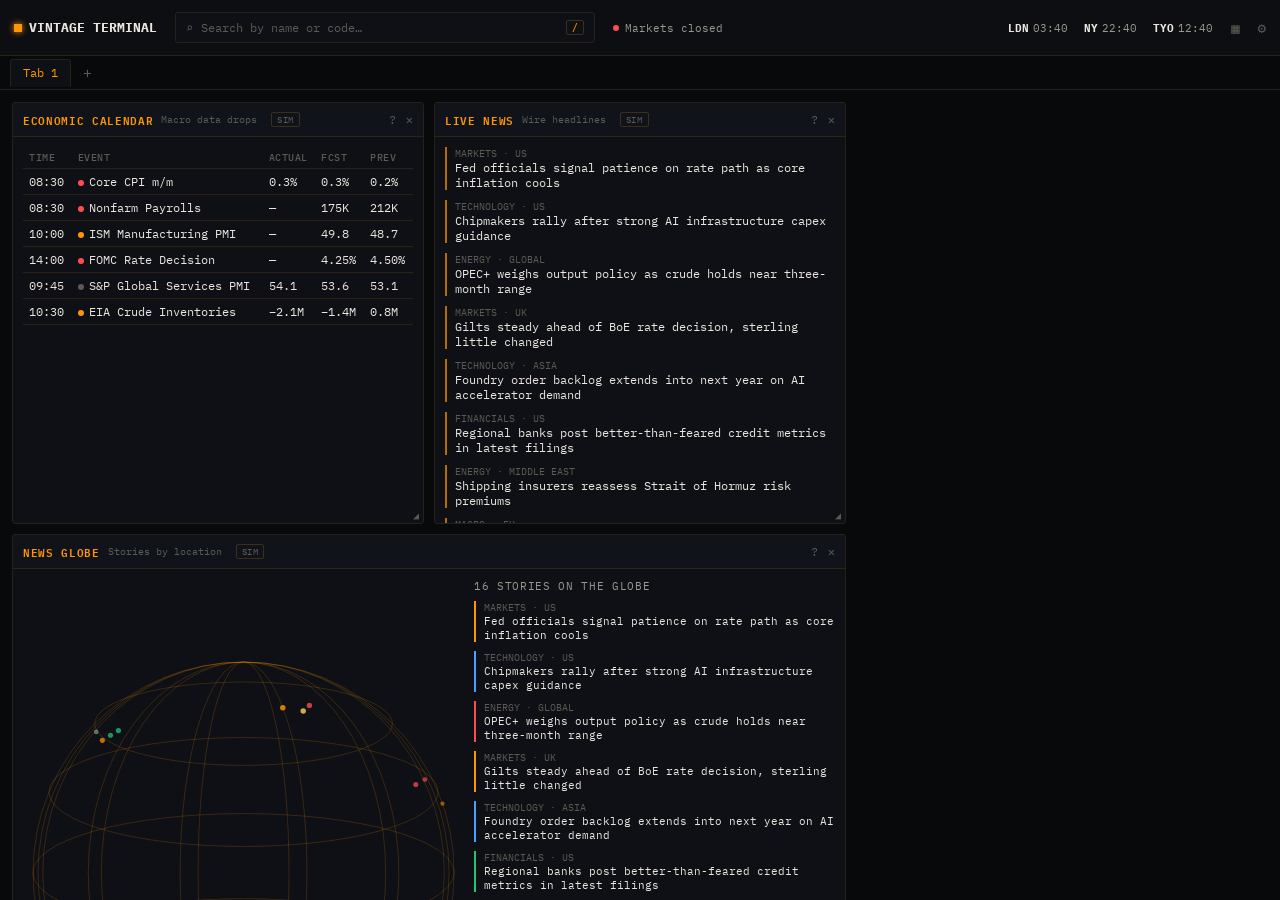
==== website/index.html @ 59f3a4b5 "Add layout presets and fix chart-drag-vs-panel-drag conflict Panel reordering used to be initiated f" ====
<!DOCTYPE html>
<html lang="en">
<head>
<meta charset="UTF-8">
<meta name="viewport" content="width=device-width, initial-scale=1.0">
<title>Vintage Terminal</title>
<link rel="icon" href="data:image/svg+xml,<svg xmlns=%22http://www.w3.org/2000/svg%22 viewBox=%220 0 16 16%22><rect width=%2216%22 height=%2216%22 fill=%22%2308090b%22/><rect x=%223%22 y=%229%22 width=%222%22 height=%224%22 fill=%22%23ff9500%22/><rect x=%227%22 y=%225%22 width=%222%22 height=%228%22 fill=%22%23ff9500%22/><rect x=%2211%22 y=%227%22 width=%222%22 height=%226%22 fill=%22%23ff9500%22/></svg>">
<link rel="stylesheet" href="css/base.css">
<link rel="stylesheet" href="css/dashboard.css">
</head>
<body>

<div class="app">
  <div class="topbar">
    <span class="brand"><span class="brand__mark"></span>VINTAGE TERMINAL</span>
    <div class="topbar__search" id="openPaletteBtn">
      <span>⌕</span><span>Search by name or code…</span><kbd>/</kbd>
    </div>
    <div class="topbar__status">
      <span class="status-dot" id="marketDot"></span>
      <span id="marketStatus">Markets closed</span>
    </div>
    <div class="topbar__clocks">
      <span><b>LDN</b><span id="clockLDN">--:--</span></span>
      <span><b>NY</b><span id="clockNY">--:--</span></span>
      <span><b>TYO</b><span id="clockTYO">--:--</span></span>
    </div>
    <span class="topbar__icon" id="openLayoutsBtn" title="Layouts">▦</span>
    <span class="topbar__icon" id="openSettingsBtn" title="Settings / API keys">⚙</span>
  </div>

  <div class="tabbar" id="tabbar"></div>

  <div class="board" id="board"></div>
</div>

<div class="palette-overlay hidden" id="paletteOverlay">
  <div class="palette">
    <div class="palette__head">
      <div><b>ADD A PANEL</b><span>press / with a code for quick access</span></div>
      <div class="palette__close" id="paletteClose">ESC to close</div>
    </div>
    <div class="palette__search">
      <input type="text" id="paletteInput" placeholder="Search by name or code, Enter to open" autocomplete="off">
    </div>
    <div class="palette__results" id="paletteResults"></div>
  </div>
</div>

<div class="palette-overlay hidden" id="settingsOverlay">
  <div class="palette" style="width:min(520px,92vw);">
    <div class="palette__head">
      <div><b>SETTINGS</b><span>API keys are stored only in this browser</span></div>
      <div class="palette__close" id="settingsClose">ESC to close</div>
    </div>
    <div style="padding:18px 20px;display:flex;flex-direction:column;gap:14px;">
      <div>
        <label class="mono-label" style="display:block;margin-bottom:6px;">Finnhub API Key</label>
        <input type="text" id="finnhubKeyInput" placeholder="Paste your free finnhub.io key…" style="width:100%;padding:8px;font-size:12px;">
        <p style="font-size:11px;color:var(--text-dim);margin:8px 0 0;line-height:1.5;">
          Powers Live News and the Economic Calendar. Get a free key at
          <a href="https://finnhub.io/register" target="_blank" rel="noopener" style="color:var(--accent)">finnhub.io/register</a>.
          Without a key those panels run on simulated data.
        </p>
      </div>
      <div style="font-size:11px;color:var(--text-dim);border-top:1px solid var(--hairline);padding-top:12px;line-height:1.6;">
        Quotes/charts (Yahoo Finance), COT positioning (CFTC), 13F filing dates (SEC EDGAR), and social
        volume (ApeWisdom) run automatically — no key required. Any panel unable to reach live data
        falls back to simulated data and is marked <span class="pill" style="border-color:var(--text-dim);color:var(--text-dim);">SIM</span>.
      </div>
      <button class="btn btn--primary" id="settingsSave" style="align-self:flex-start;padding:8px 16px;">Save</button>
    </div>
  </div>
</div>

<div class="palette-overlay hidden" id="layoutsOverlay">
  <div class="palette" style="width:min(720px,92vw);">
    <div class="palette__head">
      <div><b>LAYOUTS</b><span>pick a preset or save your own</span></div>
      <div class="palette__close" id="layoutsClose">ESC to close</div>
    </div>
    <div class="palette__results" id="layoutsResults" style="padding:16px;"></div>
  </div>
</div>

<script src="js/vendor/lightweight-charts.js"></script>
<script src="js/mock-data.js"></script>
<script src="js/live-data.js"></script>
<script src="js/panels/render.js"></script>
<script src="js/dashboard.js"></script>
</body>
</html>
---- website/css/base.css ----
/* Vintage Terminal — shared design tokens */

@import url('https://fonts.googleapis.com/css2?family=IBM+Plex+Mono:wght@400;500;600;700&display=swap');

:root {
  --bg: #08090b;
  --bg-raised: #0c0e12;
  --panel-bg: #0e1015;
  --panel-bg-alt: #10131a;
  --panel-border: #262119;
  --panel-border-bright: #3a2f1a;
  --hairline: rgba(255, 153, 0, 0.12);

  --accent: #ff9500;
  --accent-bright: #ffb84d;
  --accent-dim: #b56f00;
  --accent-wash: rgba(255, 149, 0, 0.08);

  --text-primary: #eae6df;
  --text-secondary: #9a978f;
  --text-dim: #5c5a54;

  --green: #21c675;
  --green-dim: #1a5c3d;
  --red: #ff4d4f;
  --red-dim: #6e2323;

  --font-mono: 'IBM Plex Mono', ui-monospace, 'SFMono-Regular', Menlo, Consolas, monospace;

  --radius: 3px;
  --header-h: 56px;
}

* { box-sizing: border-box; }

html, body {
  margin: 0;
  padding: 0;
  background: var(--bg);
  color: var(--text-primary);
  font-family: var(--font-mono);
  -webkit-font-smoothing: antialiased;
}

body { min-height: 100vh; }

a { color: inherit; text-decoration: none; }

::selection { background: var(--accent); color: #000; }

::-webkit-scrollbar { width: 10px; height: 10px; }
::-webkit-scrollbar-track { background: var(--bg); }
::-webkit-scrollbar-thumb { background: var(--panel-border-bright); border-radius: 5px; }
::-webkit-scrollbar-thumb:hover { background: var(--accent-dim); }

button, input, select, textarea {
  font-family: var(--font-mono);
  color: var(--text-primary);
  background: transparent;
  border: 1px solid var(--panel-border);
  outline: none;
}

button { cursor: pointer; }

.mono-label {
  text-transform: uppercase;
  letter-spacing: 0.06em;
  font-size: 11px;
  color: var(--text-secondary);
}

.up { color: var(--green); }
.down { color: var(--red); }
.flat { color: var(--text-secondary); }

.pill {
  display: inline-block;
  border: 1px solid var(--panel-border-bright);
  color: var(--accent);
  font-size: 10px;
  letter-spacing: 0.04em;
  padding: 2px 6px;
  border-radius: 2px;
}

.btn {
  font-family: var(--font-mono);
  font-size: 12px;
  letter-spacing: 0.04em;
  padding: 9px 16px;
  border-radius: var(--radius);
  border: 1px solid var(--panel-border-bright);
  background: transparent;
  transition: border-color .15s, background .15s, color .15s;
}
.btn:hover { border-color: var(--accent); color: var(--accent); }
.btn--primary {
  background: var(--accent);
  color: #000;
  border-color: var(--accent);
  font-weight: 600;
}
.btn--primary:hover { background: var(--accent-bright); color: #000; }
---- website/css/dashboard.css ----
html, body { height: 100%; overflow: hidden; }

.app { display: flex; flex-direction: column; height: 100vh; }

/* Top bar */
.topbar {
  display: flex;
  align-items: center;
  gap: 18px;
  padding: 0 14px;
  height: var(--header-h);
  border-bottom: 1px solid var(--panel-border);
  background: var(--bg-raised);
  flex-shrink: 0;
}
.topbar .brand { font-weight: 700; font-size: 13px; display: flex; align-items: center; gap: 7px; }
.topbar .brand__mark { width: 8px; height: 8px; background: var(--accent); box-shadow: 0 0 6px var(--accent); }
.topbar__search {
  flex: 1;
  max-width: 420px;
  display: flex;
  align-items: center;
  gap: 8px;
  background: var(--panel-bg);
  border: 1px solid var(--panel-border);
  border-radius: 3px;
  padding: 7px 10px;
  color: var(--text-dim);
  font-size: 12px;
  cursor: pointer;
}
.topbar__search:hover { border-color: var(--accent-dim); }
.topbar__search kbd {
  margin-left: auto;
  border: 1px solid var(--panel-border-bright);
  border-radius: 2px;
  padding: 1px 5px;
  color: var(--accent);
  font-size: 10px;
}
.topbar__clocks { display: flex; gap: 16px; font-size: 11px; color: var(--text-secondary); margin-left: auto; }
.topbar__clocks b { color: var(--text-primary); margin-right: 4px; }
.topbar__status { display: flex; align-items: center; gap: 6px; font-size: 11px; color: var(--text-secondary); }
.status-dot { width: 6px; height: 6px; border-radius: 50%; background: var(--red); }
.status-dot.open { background: var(--green); box-shadow: 0 0 6px var(--green); }
.topbar__feedback { font-size: 11px; color: var(--text-dim); }
.topbar__feedback:hover { color: var(--accent); }
.topbar__icon { color: var(--text-dim); font-size: 14px; cursor: pointer; }
.topbar__icon:hover { color: var(--accent); }

.data-badge { font-size: 9px; letter-spacing: 0.06em; padding: 1px 5px; border-radius: 2px; margin-left: 6px; }
.data-badge.live { color: var(--green); border: 1px solid var(--green-dim); }
.data-badge.sim { color: var(--text-dim); border: 1px solid var(--panel-border-bright); }

.panel__resize {
  position: absolute;
  right: 0; bottom: 0;
  width: 14px; height: 14px;
  cursor: nwse-resize;
  color: var(--text-dim);
  font-size: 10px;
  line-height: 14px;
  text-align: center;
  user-select: none;
}
.panel__resize:hover { color: var(--accent); }

/* Tab bar */
.tabbar {
  display: flex;
  align-items: center;
  gap: 2px;
  padding: 0 10px;
  height: 34px;
  border-bottom: 1px solid var(--panel-border);
  background: var(--bg);
  flex-shrink: 0;
}
.tab {
  display: flex;
  align-items: center;
  gap: 8px;
  padding: 0 12px;
  height: 28px;
  font-size: 12px;
  color: var(--text-secondary);
  border-radius: 3px 3px 0 0;
  cursor: pointer;
}
.tab.active { color: var(--accent); background: var(--panel-bg); border: 1px solid var(--panel-border); border-bottom-color: var(--panel-bg); }
.tab__close { color: var(--text-dim); font-size: 13px; }
.tab__close:hover { color: var(--red); }
.tab--add { color: var(--text-dim); width: 28px; justify-content: center; font-size: 15px; }
.tab--add:hover { color: var(--accent); }

/* Panel grid */
.board {
  flex: 1;
  overflow: auto;
  padding: 12px;
  display: grid;
  grid-template-columns: repeat(12, 1fr);
  grid-auto-rows: 26px;
  gap: 10px;
  align-content: start;
}
.board:empty::after {
  content: 'No panels yet — press / to add one';
  grid-column: 1 / -1;
  text-align: center;
  color: var(--text-dim);
  font-size: 13px;
  padding: 80px 0;
}

.panel {
  position: relative;
  border: 1px solid var(--panel-border);
  background: var(--panel-bg);
  border-radius: 3px;
  display: flex;
  flex-direction: column;
  overflow: hidden;
}
.panel.size-sm { grid-column: span 3; grid-row: span 8; }
.panel.size-md { grid-column: span 4; grid-row: span 12; }
.panel.size-lg { grid-column: span 6; grid-row: span 18; }
.panel.size-xl { grid-column: span 8; grid-row: span 18; }
.panel.dragging { opacity: 0.35; }
.panel.drag-over { border-color: var(--accent); }

@media (max-width: 900px) {
  .panel.size-sm, .panel.size-md, .panel.size-lg, .panel.size-xl { grid-column: 1 / -1; }
}

.panel__head {
  display: flex;
  align-items: center;
  gap: 8px;
  padding: 7px 10px;
  border-bottom: 1px solid var(--hairline);
  background: var(--panel-bg-alt);
  cursor: grab;
  flex-shrink: 0;
}
.panel__head:active { cursor: grabbing; }
.panel__title { font-size: 11px; text-transform: uppercase; letter-spacing: 0.06em; color: var(--accent); font-weight: 600; }
.panel__subtitle { font-size: 10px; color: var(--text-dim); }
.panel__controls { margin-left: auto; display: flex; gap: 10px; color: var(--text-dim); font-size: 12px; }
.panel__controls span:hover { color: var(--accent); }
.panel__controls .panel__close:hover { color: var(--red); }
.panel__body { flex: 1; overflow: auto; padding: 10px; font-size: 12px; position: relative; }
.panel__body.no-pad { padding: 0; }

/* generic tables inside panels */
.dtable { width: 100%; border-collapse: collapse; font-size: 12px; }
.dtable th { text-align: left; color: var(--text-dim); font-weight: 500; font-size: 10px; text-transform: uppercase; letter-spacing: 0.05em; padding: 4px 6px; border-bottom: 1px solid var(--panel-border); position: sticky; top: 0; background: var(--panel-bg); }
.dtable td { padding: 5px 6px; border-bottom: 1px solid var(--hairline); }
.dtable tr:hover td { background: var(--accent-wash); }

.bar-row { display: flex; align-items: center; gap: 8px; margin-bottom: 8px; font-size: 11px; }
.bar-row__label { width: 90px; flex-shrink: 0; color: var(--text-secondary); }
.bar-row__track { flex: 1; height: 6px; background: var(--panel-border); border-radius: 3px; overflow: hidden; }
.bar-row__fill { height: 100%; border-radius: 3px; }
.bar-row__value { width: 52px; text-align: right; flex-shrink: 0; }

/* Command palette */
.palette-overlay {
  position: fixed; inset: 0;
  background: rgba(4, 4, 5, 0.75);
  backdrop-filter: blur(2px);
  display: flex;
  align-items: flex-start;
  justify-content: center;
  padding-top: 8vh;
  z-index: 200;
}
.palette-overlay.hidden { display: none; }
.palette {
  width: min(880px, 92vw);
  max-height: 76vh;
  background: var(--panel-bg);
  border: 1px solid var(--panel-border-bright);
  border-radius: 6px;
  display: flex;
  flex-direction: column;
  box-shadow: 0 30px 90px rgba(0,0,0,0.6);
}
.palette__head {
  display: flex;
  justify-content: space-between;
  align-items: center;
  padding: 12px 16px;
  border-bottom: 1px solid var(--hairline);
}
.palette__head b { color: var(--accent); font-size: 12px; letter-spacing: 0.04em; }
.palette__head span { color: var(--text-dim); font-size: 11px; margin-left: 8px; }
.palette__close { color: var(--text-dim); font-size: 11px; cursor: pointer; }
.palette__close:hover { color: var(--accent); }
.palette__search {
  padding: 12px 16px;
  border-bottom: 1px solid var(--panel-border);
}
.palette__search input {
  width: 100%;
  border: none;
  font-size: 15px;
  padding: 4px 2px;
  background: transparent;
}
.palette__results { overflow-y: auto; padding: 10px 16px 18px; }
.palette__category { color: var(--text-dim); font-size: 10px; text-transform: uppercase; letter-spacing: 0.08em; margin: 14px 0 8px; }
.palette__grid { display: grid; grid-template-columns: repeat(auto-fill, minmax(190px, 1fr)); gap: 8px; }
.palette__item {
  border: 1px solid var(--panel-border);
  border-radius: 3px;
  padding: 10px 12px;
  cursor: pointer;
}
.palette__item:hover, .palette__item.focused { border-color: var(--accent); background: var(--accent-wash); }
.palette__item b { display: block; font-size: 13px; color: var(--accent); margin-bottom: 3px; }
.palette__item p { margin: 0 0 8px; font-size: 11px; color: var(--text-secondary); }
.palette__item .pill { font-size: 10px; }
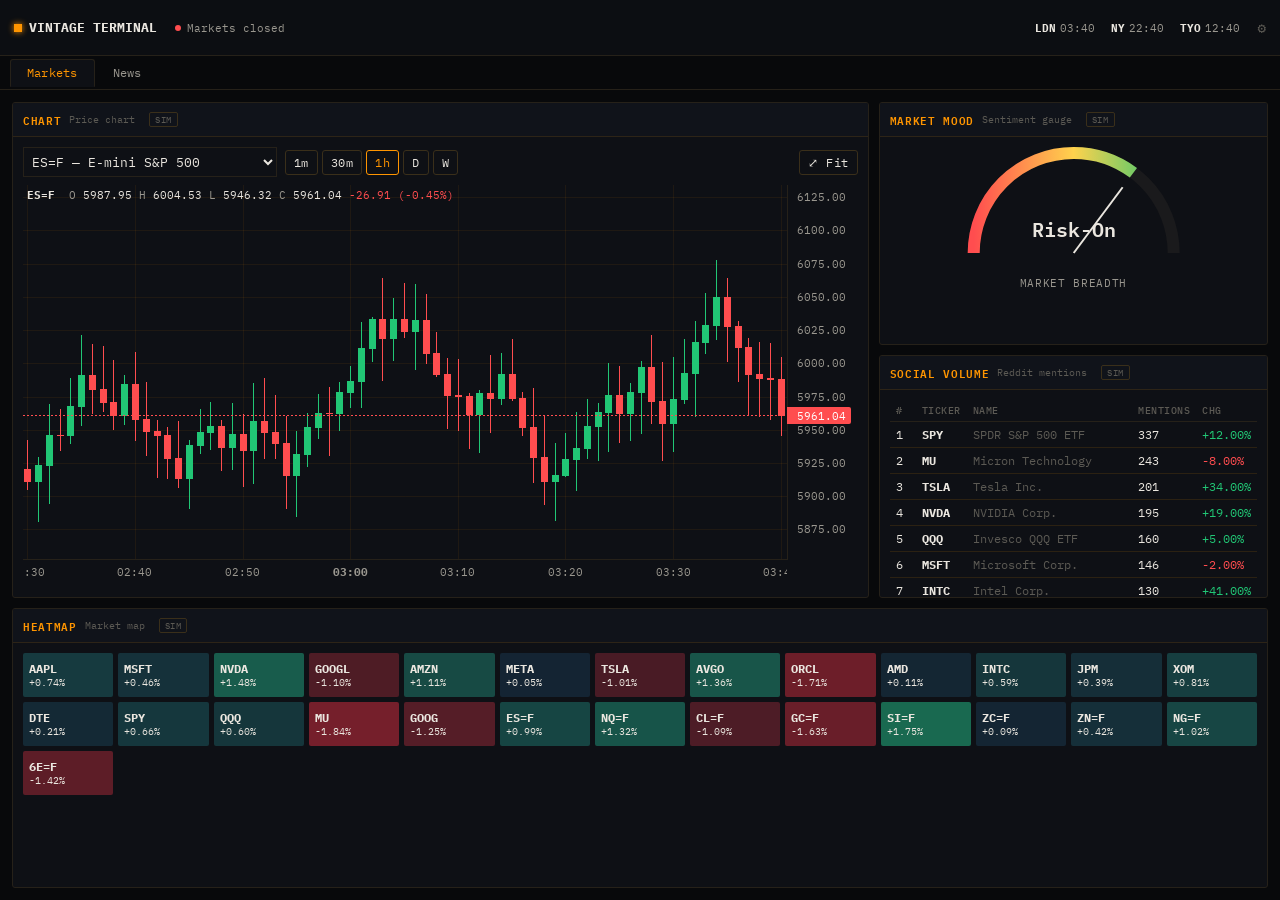
==== commit f1cb72c1: "Replace the windowed panel system with a fixed two-tab dashboard Drops the whole draggable/resizable" ====
--- a/website/index.html
+++ b/website/index.html
@@ -13,9 +13,6 @@
 <div class="app">
   <div class="topbar">
     <span class="brand"><span class="brand__mark"></span>VINTAGE TERMINAL</span>
-    <div class="topbar__search" id="openPaletteBtn">
-      <span>⌕</span><span>Search by name or code…</span><kbd>/</kbd>
-    </div>
     <div class="topbar__status">
       <span class="status-dot" id="marketDot"></span>
       <span id="marketStatus">Markets closed</span>
@@ -25,25 +22,29 @@
       <span><b>NY</b><span id="clockNY">--:--</span></span>
       <span><b>TYO</b><span id="clockTYO">--:--</span></span>
     </div>
-    <span class="topbar__icon" id="openLayoutsBtn" title="Layouts">▦</span>
     <span class="topbar__icon" id="openSettingsBtn" title="Settings / API keys">⚙</span>
   </div>
 
-  <div class="tabbar" id="tabbar"></div>
+  <div class="tabbar" id="tabbar">
+    <div class="tab active" data-tab="markets">Markets</div>
+    <div class="tab" data-tab="news">News</div>
+  </div>
 
-  <div class="board" id="board"></div>
-</div>
+  <div class="board" id="boardMarkets">
+    <div class="dash-grid dash-grid--markets">
+      <div class="panel area-chart" id="panelChart"></div>
+      <div class="panel area-mood" id="panelMood"></div>
+      <div class="panel area-social" id="panelSocial"></div>
+      <div class="panel area-heatmap" id="panelHeatmap"></div>
+    </div>
+  </div>
 
-<div class="palette-overlay hidden" id="paletteOverlay">
-  <div class="palette">
-    <div class="palette__head">
-      <div><b>ADD A PANEL</b><span>press / with a code for quick access</span></div>
-      <div class="palette__close" id="paletteClose">ESC to close</div>
+  <div class="board hidden" id="boardNews">
+    <div class="dash-grid dash-grid--news">
+      <div class="panel area-globe" id="panelGlobe"></div>
+      <div class="panel area-news" id="panelNews"></div>
+      <div class="panel area-calendar" id="panelCalendar"></div>
     </div>
-    <div class="palette__search">
-      <input type="text" id="paletteInput" placeholder="Search by name or code, Enter to open" autocomplete="off">
-    </div>
-    <div class="palette__results" id="paletteResults"></div>
   </div>
 </div>
 
@@ -73,16 +74,6 @@
   </div>
 </div>
 
-<div class="palette-overlay hidden" id="layoutsOverlay">
-  <div class="palette" style="width:min(720px,92vw);">
-    <div class="palette__head">
-      <div><b>LAYOUTS</b><span>pick a preset or save your own</span></div>
-      <div class="palette__close" id="layoutsClose">ESC to close</div>
-    </div>
-    <div class="palette__results" id="layoutsResults" style="padding:16px;"></div>
-  </div>
-</div>
-
 <script src="js/vendor/lightweight-charts.js"></script>
 <script src="js/mock-data.js"></script>
 <script src="js/live-data.js"></script>
--- a/website/css/dashboard.css
+++ b/website/css/dashboard.css
@@ -15,55 +15,17 @@
 }
 .topbar .brand { font-weight: 700; font-size: 13px; display: flex; align-items: center; gap: 7px; }
 .topbar .brand__mark { width: 8px; height: 8px; background: var(--accent); box-shadow: 0 0 6px var(--accent); }
-.topbar__search {
-  flex: 1;
-  max-width: 420px;
-  display: flex;
-  align-items: center;
-  gap: 8px;
-  background: var(--panel-bg);
-  border: 1px solid var(--panel-border);
-  border-radius: 3px;
-  padding: 7px 10px;
-  color: var(--text-dim);
-  font-size: 12px;
-  cursor: pointer;
-}
-.topbar__search:hover { border-color: var(--accent-dim); }
-.topbar__search kbd {
-  margin-left: auto;
-  border: 1px solid var(--panel-border-bright);
-  border-radius: 2px;
-  padding: 1px 5px;
-  color: var(--accent);
-  font-size: 10px;
-}
 .topbar__clocks { display: flex; gap: 16px; font-size: 11px; color: var(--text-secondary); margin-left: auto; }
 .topbar__clocks b { color: var(--text-primary); margin-right: 4px; }
 .topbar__status { display: flex; align-items: center; gap: 6px; font-size: 11px; color: var(--text-secondary); }
 .status-dot { width: 6px; height: 6px; border-radius: 50%; background: var(--red); }
 .status-dot.open { background: var(--green); box-shadow: 0 0 6px var(--green); }
-.topbar__feedback { font-size: 11px; color: var(--text-dim); }
-.topbar__feedback:hover { color: var(--accent); }
 .topbar__icon { color: var(--text-dim); font-size: 14px; cursor: pointer; }
 .topbar__icon:hover { color: var(--accent); }
 
 .data-badge { font-size: 9px; letter-spacing: 0.06em; padding: 1px 5px; border-radius: 2px; margin-left: 6px; }
 .data-badge.live { color: var(--green); border: 1px solid var(--green-dim); }
 .data-badge.sim { color: var(--text-dim); border: 1px solid var(--panel-border-bright); }
-
-.panel__resize {
-  position: absolute;
-  right: 0; bottom: 0;
-  width: 14px; height: 14px;
-  cursor: nwse-resize;
-  color: var(--text-dim);
-  font-size: 10px;
-  line-height: 14px;
-  text-align: center;
-  user-select: none;
-}
-.panel__resize:hover { color: var(--accent); }
 
 /* Tab bar */
 .tabbar {
@@ -77,44 +39,52 @@
   flex-shrink: 0;
 }
 .tab {
+  padding: 0 16px;
+  height: 28px;
   display: flex;
   align-items: center;
-  gap: 8px;
-  padding: 0 12px;
-  height: 28px;
   font-size: 12px;
+  letter-spacing: 0.02em;
   color: var(--text-secondary);
   border-radius: 3px 3px 0 0;
   cursor: pointer;
 }
 .tab.active { color: var(--accent); background: var(--panel-bg); border: 1px solid var(--panel-border); border-bottom-color: var(--panel-bg); }
-.tab__close { color: var(--text-dim); font-size: 13px; }
-.tab__close:hover { color: var(--red); }
-.tab--add { color: var(--text-dim); width: 28px; justify-content: center; font-size: 15px; }
-.tab--add:hover { color: var(--accent); }
 
-/* Panel grid */
-.board {
-  flex: 1;
-  overflow: auto;
-  padding: 12px;
-  display: grid;
-  grid-template-columns: repeat(12, 1fr);
-  grid-auto-rows: 26px;
-  gap: 10px;
-  align-content: start;
+/* Dashboard board — fixed layout per tab, no drag/resize */
+.board { flex: 1; overflow: auto; padding: 12px; }
+.board.hidden { display: none; }
+
+.dash-grid { display: grid; gap: 10px; height: 100%; min-height: 640px; }
+.dash-grid--markets {
+  grid-template-columns: 2.2fr 1fr;
+  grid-template-rows: 1fr 1fr 280px;
+  grid-template-areas:
+    "chart mood"
+    "chart social"
+    "heatmap heatmap";
 }
-.board:empty::after {
-  content: 'No panels yet — press / to add one';
-  grid-column: 1 / -1;
-  text-align: center;
-  color: var(--text-dim);
-  font-size: 13px;
-  padding: 80px 0;
+.dash-grid--news {
+  grid-template-columns: 1fr 1fr;
+  grid-template-rows: 1.4fr 1fr;
+  grid-template-areas:
+    "globe globe"
+    "news calendar";
+}
+.area-chart { grid-area: chart; }
+.area-mood { grid-area: mood; }
+.area-social { grid-area: social; }
+.area-heatmap { grid-area: heatmap; }
+.area-globe { grid-area: globe; }
+.area-news { grid-area: news; }
+.area-calendar { grid-area: calendar; }
+
+@media (max-width: 900px) {
+  .dash-grid { display: flex; flex-direction: column; min-height: 0; }
+  .dash-grid .panel { min-height: 320px; }
 }
 
 .panel {
-  position: relative;
   border: 1px solid var(--panel-border);
   background: var(--panel-bg);
   border-radius: 3px;
@@ -122,17 +92,6 @@
   flex-direction: column;
   overflow: hidden;
 }
-.panel.size-sm { grid-column: span 3; grid-row: span 8; }
-.panel.size-md { grid-column: span 4; grid-row: span 12; }
-.panel.size-lg { grid-column: span 6; grid-row: span 18; }
-.panel.size-xl { grid-column: span 8; grid-row: span 18; }
-.panel.dragging { opacity: 0.35; }
-.panel.drag-over { border-color: var(--accent); }
-
-@media (max-width: 900px) {
-  .panel.size-sm, .panel.size-md, .panel.size-lg, .panel.size-xl { grid-column: 1 / -1; }
-}
-
 .panel__head {
   display: flex;
   align-items: center;
@@ -140,15 +99,10 @@
   padding: 7px 10px;
   border-bottom: 1px solid var(--hairline);
   background: var(--panel-bg-alt);
-  cursor: grab;
   flex-shrink: 0;
 }
-.panel__head:active { cursor: grabbing; }
 .panel__title { font-size: 11px; text-transform: uppercase; letter-spacing: 0.06em; color: var(--accent); font-weight: 600; }
 .panel__subtitle { font-size: 10px; color: var(--text-dim); }
-.panel__controls { margin-left: auto; display: flex; gap: 10px; color: var(--text-dim); font-size: 12px; }
-.panel__controls span:hover { color: var(--accent); }
-.panel__controls .panel__close:hover { color: var(--red); }
 .panel__body { flex: 1; overflow: auto; padding: 10px; font-size: 12px; position: relative; }
 .panel__body.no-pad { padding: 0; }
 
@@ -164,7 +118,7 @@
 .bar-row__fill { height: 100%; border-radius: 3px; }
 .bar-row__value { width: 52px; text-align: right; flex-shrink: 0; }
 
-/* Command palette */
+/* Settings modal (reuses the palette look) */
 .palette-overlay {
   position: fixed; inset: 0;
   background: rgba(4, 4, 5, 0.75);
@@ -197,27 +151,3 @@
 .palette__head span { color: var(--text-dim); font-size: 11px; margin-left: 8px; }
 .palette__close { color: var(--text-dim); font-size: 11px; cursor: pointer; }
 .palette__close:hover { color: var(--accent); }
-.palette__search {
-  padding: 12px 16px;
-  border-bottom: 1px solid var(--panel-border);
-}
-.palette__search input {
-  width: 100%;
-  border: none;
-  font-size: 15px;
-  padding: 4px 2px;
-  background: transparent;
-}
-.palette__results { overflow-y: auto; padding: 10px 16px 18px; }
-.palette__category { color: var(--text-dim); font-size: 10px; text-transform: uppercase; letter-spacing: 0.08em; margin: 14px 0 8px; }
-.palette__grid { display: grid; grid-template-columns: repeat(auto-fill, minmax(190px, 1fr)); gap: 8px; }
-.palette__item {
-  border: 1px solid var(--panel-border);
-  border-radius: 3px;
-  padding: 10px 12px;
-  cursor: pointer;
-}
-.palette__item:hover, .palette__item.focused { border-color: var(--accent); background: var(--accent-wash); }
-.palette__item b { display: block; font-size: 13px; color: var(--accent); margin-bottom: 3px; }
-.palette__item p { margin: 0 0 8px; font-size: 11px; color: var(--text-secondary); }
-.palette__item .pill { font-size: 10px; }
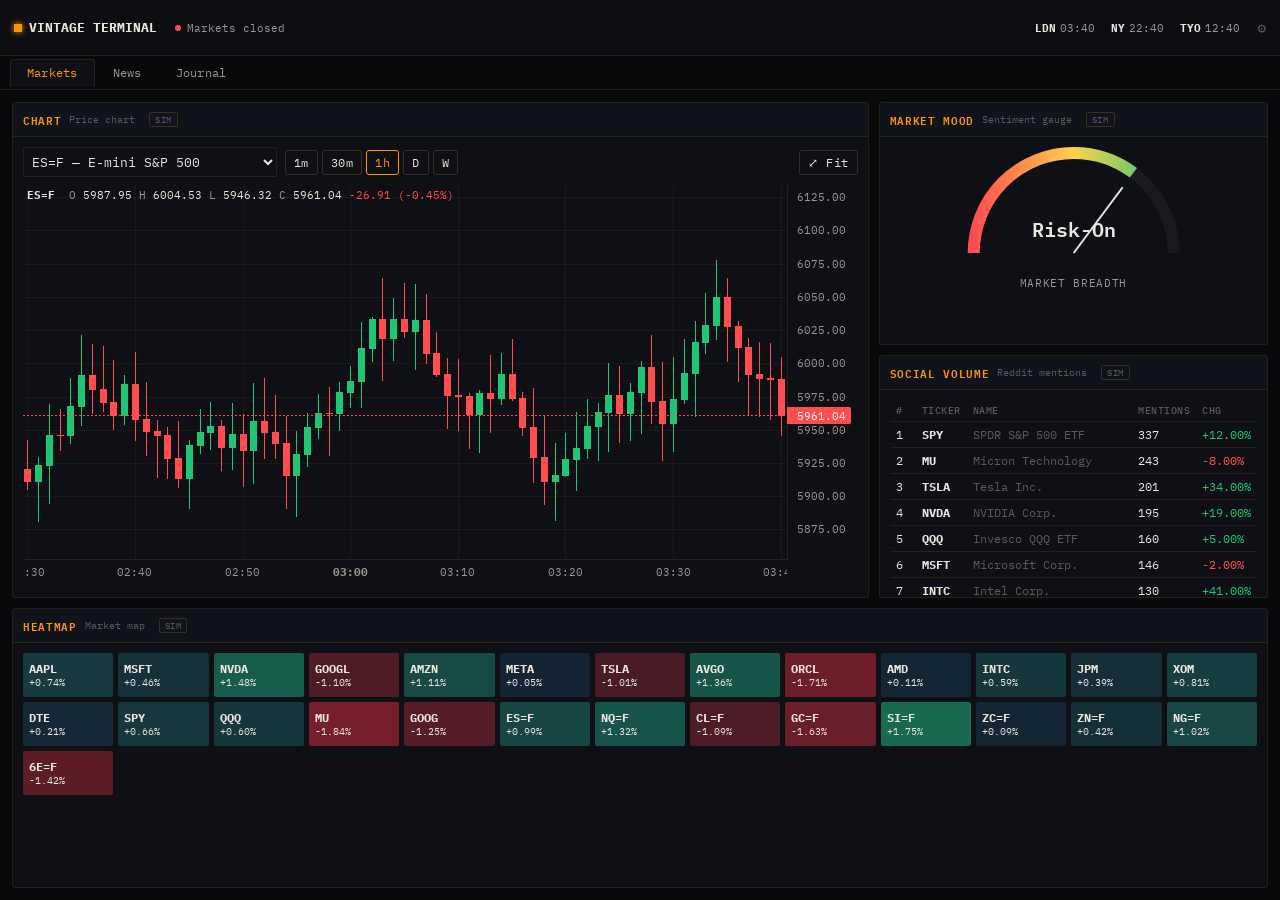
==== commit 25792119: "Add a Trading Journal tab Third tab alongside Markets and News: a trade entry form (ticker, directio" ====
--- a/website/index.html
+++ b/website/index.html
@@ -28,6 +28,7 @@
   <div class="tabbar" id="tabbar">
     <div class="tab active" data-tab="markets">Markets</div>
     <div class="tab" data-tab="news">News</div>
+    <div class="tab" data-tab="journal">Journal</div>
   </div>
 
   <div class="board" id="boardMarkets">
@@ -41,9 +42,15 @@
 
   <div class="board hidden" id="boardNews">
     <div class="dash-grid dash-grid--news">
-      <div class="panel area-globe" id="panelGlobe"></div>
       <div class="panel area-news" id="panelNews"></div>
       <div class="panel area-calendar" id="panelCalendar"></div>
+    </div>
+  </div>
+
+  <div class="board hidden" id="boardJournal">
+    <div class="dash-grid dash-grid--journal">
+      <div class="panel area-entry" id="panelTradeEntry"></div>
+      <div class="panel area-log" id="panelTradeLog"></div>
     </div>
   </div>
 </div>
--- a/website/css/dashboard.css
+++ b/website/css/dashboard.css
@@ -65,19 +65,25 @@
     "heatmap heatmap";
 }
 .dash-grid--news {
-  grid-template-columns: 1fr 1fr;
-  grid-template-rows: 1.4fr 1fr;
+  grid-template-columns: 1fr;
+  grid-template-rows: 1.7fr 1fr;
   grid-template-areas:
-    "globe globe"
-    "news calendar";
+    "news"
+    "calendar";
+}
+.dash-grid--journal {
+  grid-template-columns: 1fr 2.3fr;
+  grid-template-rows: 1fr;
+  grid-template-areas: "entry log";
 }
 .area-chart { grid-area: chart; }
 .area-mood { grid-area: mood; }
 .area-social { grid-area: social; }
 .area-heatmap { grid-area: heatmap; }
-.area-globe { grid-area: globe; }
 .area-news { grid-area: news; }
 .area-calendar { grid-area: calendar; }
+.area-entry { grid-area: entry; }
+.area-log { grid-area: log; }
 
 @media (max-width: 900px) {
   .dash-grid { display: flex; flex-direction: column; min-height: 0; }
@@ -105,6 +111,9 @@
 .panel__subtitle { font-size: 10px; color: var(--text-dim); }
 .panel__body { flex: 1; overflow: auto; padding: 10px; font-size: 12px; position: relative; }
 .panel__body.no-pad { padding: 0; }
+
+.news-link:hover { color: var(--accent); }
+.news-link:hover > div:first-child { color: var(--accent-dim); }
 
 /* generic tables inside panels */
 .dtable { width: 100%; border-collapse: collapse; font-size: 12px; }
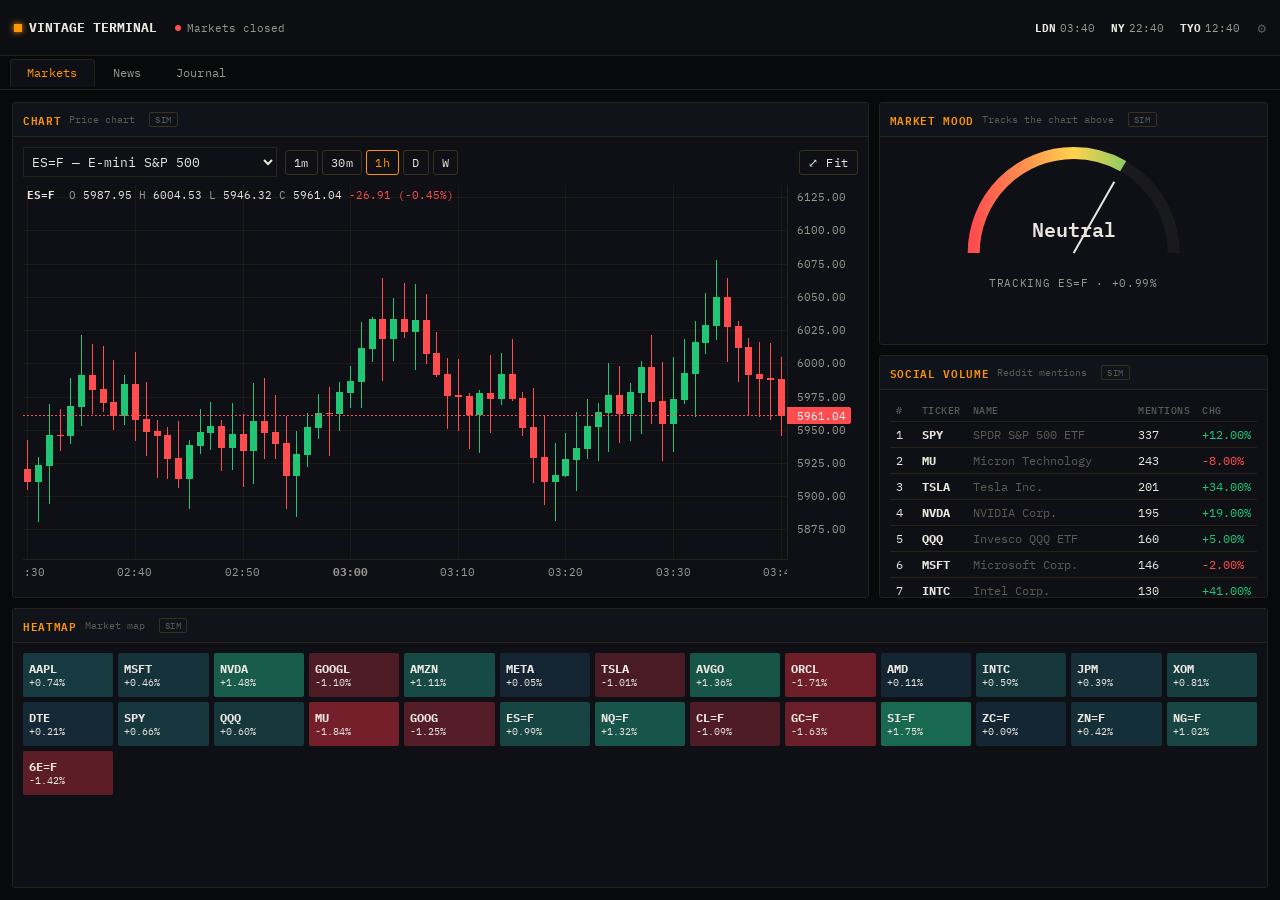
==== commit 2b20bc2b: "Replace Finnhub economic calendar with ForexFactory (free, no key) Finnhub's economic calendar endpo" ====
--- a/website/index.html
+++ b/website/index.html
@@ -66,15 +66,17 @@
         <label class="mono-label" style="display:block;margin-bottom:6px;">Finnhub API Key</label>
         <input type="text" id="finnhubKeyInput" placeholder="Paste your free finnhub.io key…" style="width:100%;padding:8px;font-size:12px;">
         <p style="font-size:11px;color:var(--text-dim);margin:8px 0 0;line-height:1.5;">
-          Powers Live News and the Economic Calendar. Get a free key at
+          Powers Live News. Get a free key at
           <a href="https://finnhub.io/register" target="_blank" rel="noopener" style="color:var(--accent)">finnhub.io/register</a>.
-          Without a key those panels run on simulated data.
+          Without a key, headlines run on simulated data.
         </p>
       </div>
       <div style="font-size:11px;color:var(--text-dim);border-top:1px solid var(--hairline);padding-top:12px;line-height:1.6;">
-        Quotes/charts (Yahoo Finance), COT positioning (CFTC), 13F filing dates (SEC EDGAR), and social
-        volume (ApeWisdom) run automatically — no key required. Any panel unable to reach live data
-        falls back to simulated data and is marked <span class="pill" style="border-color:var(--text-dim);color:var(--text-dim);">SIM</span>.
+        Quotes/charts (Yahoo Finance), COT positioning (CFTC), 13F filing dates (SEC EDGAR), social
+        volume (ApeWisdom), and the Economic Calendar (ForexFactory) run automatically — no key
+        required. Any panel unable to reach live data falls back to simulated data and is marked
+        <span class="pill" style="border-color:var(--text-dim);color:var(--text-dim);">SIM</span>
+        (hover a SIM badge to see why).
       </div>
       <button class="btn btn--primary" id="settingsSave" style="align-self:flex-start;padding:8px 16px;">Save</button>
     </div>
--- a/website/css/dashboard.css
+++ b/website/css/dashboard.css
@@ -25,7 +25,7 @@
 
 .data-badge { font-size: 9px; letter-spacing: 0.06em; padding: 1px 5px; border-radius: 2px; margin-left: 6px; }
 .data-badge.live { color: var(--green); border: 1px solid var(--green-dim); }
-.data-badge.sim { color: var(--text-dim); border: 1px solid var(--panel-border-bright); }
+.data-badge.sim { color: var(--text-dim); border: 1px solid var(--panel-border-bright); cursor: help; }
 
 /* Tab bar */
 .tabbar {
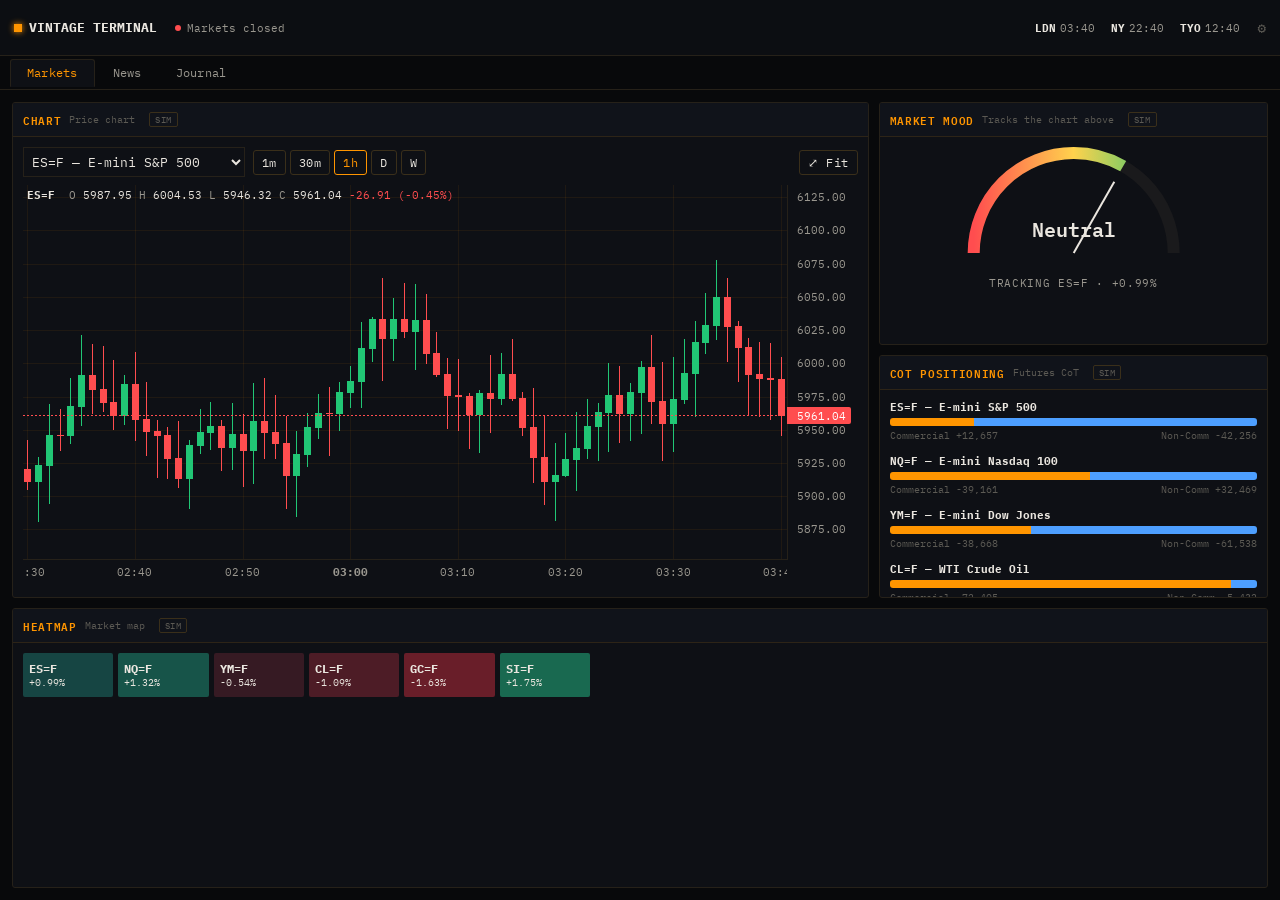
==== commit 279dd017: "Narrow instrument universe to 6 futures/commodities, drop stocks Markets tab now tracks only ES, NQ," ====
--- a/website/index.html
+++ b/website/index.html
@@ -72,9 +72,9 @@
         </p>
       </div>
       <div style="font-size:11px;color:var(--text-dim);border-top:1px solid var(--hairline);padding-top:12px;line-height:1.6;">
-        Quotes/charts (Yahoo Finance), COT positioning (CFTC), 13F filing dates (SEC EDGAR), social
-        volume (ApeWisdom), and the Economic Calendar (ForexFactory) run automatically — no key
-        required. Any panel unable to reach live data falls back to simulated data and is marked
+        Quotes/charts (Yahoo Finance), COT positioning (CFTC), and the Economic Calendar
+        (ForexFactory) run automatically — no key required. Any panel unable to reach live
+        data falls back to simulated data and is marked
         <span class="pill" style="border-color:var(--text-dim);color:var(--text-dim);">SIM</span>
         (hover a SIM badge to see why).
       </div>
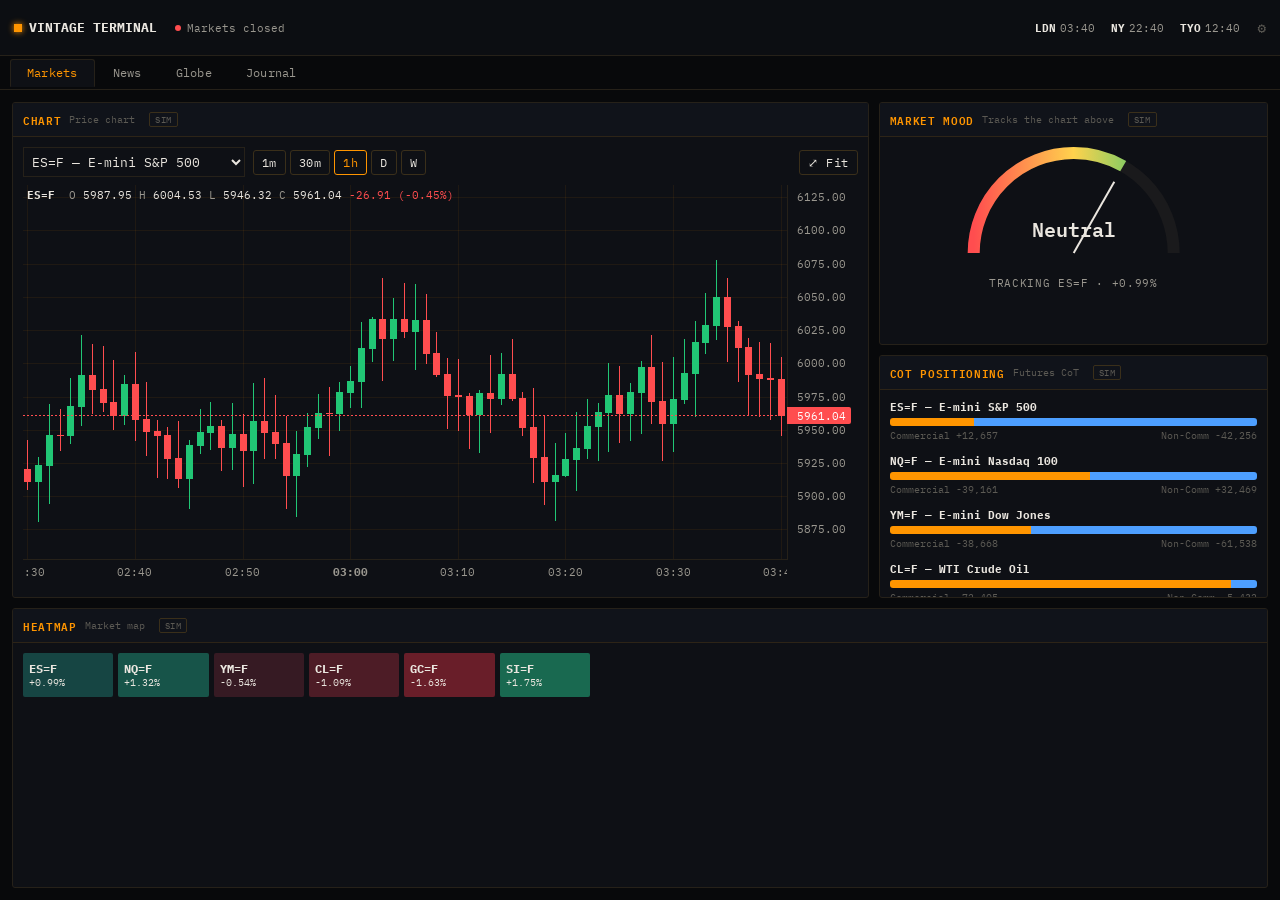
==== commit 5732c170: "Add Globe tab: interactive geopolitical risk map for futures markets New 4th tab with a real Leaflet" ====
--- a/website/index.html
+++ b/website/index.html
@@ -5,6 +5,7 @@
 <meta name="viewport" content="width=device-width, initial-scale=1.0">
 <title>Vintage Terminal</title>
 <link rel="icon" href="data:image/svg+xml,<svg xmlns=%22http://www.w3.org/2000/svg%22 viewBox=%220 0 16 16%22><rect width=%2216%22 height=%2216%22 fill=%22%2308090b%22/><rect x=%223%22 y=%229%22 width=%222%22 height=%224%22 fill=%22%23ff9500%22/><rect x=%227%22 y=%225%22 width=%222%22 height=%228%22 fill=%22%23ff9500%22/><rect x=%2211%22 y=%227%22 width=%222%22 height=%226%22 fill=%22%23ff9500%22/></svg>">
+<link rel="stylesheet" href="js/vendor/leaflet/leaflet.css">
 <link rel="stylesheet" href="css/base.css">
 <link rel="stylesheet" href="css/dashboard.css">
 </head>
@@ -28,6 +29,7 @@
   <div class="tabbar" id="tabbar">
     <div class="tab active" data-tab="markets">Markets</div>
     <div class="tab" data-tab="news">News</div>
+    <div class="tab" data-tab="globe">Globe</div>
     <div class="tab" data-tab="journal">Journal</div>
   </div>
 
@@ -44,6 +46,13 @@
     <div class="dash-grid dash-grid--news">
       <div class="panel area-news" id="panelNews"></div>
       <div class="panel area-calendar" id="panelCalendar"></div>
+    </div>
+  </div>
+
+  <div class="board hidden" id="boardGlobe">
+    <div class="dash-grid dash-grid--globe">
+      <div class="panel area-globemap" id="panelGlobeMap"></div>
+      <div class="panel area-globefeed" id="panelGlobeFeed"></div>
     </div>
   </div>
 
@@ -84,6 +93,7 @@
 </div>
 
 <script src="js/vendor/lightweight-charts.js"></script>
+<script src="js/vendor/leaflet/leaflet.js"></script>
 <script src="js/mock-data.js"></script>
 <script src="js/live-data.js"></script>
 <script src="js/panels/render.js"></script>
--- a/website/css/dashboard.css
+++ b/website/css/dashboard.css
@@ -76,6 +76,11 @@
   grid-template-rows: 1fr;
   grid-template-areas: "entry log";
 }
+.dash-grid--globe {
+  grid-template-columns: 2.6fr 1fr;
+  grid-template-rows: 1fr;
+  grid-template-areas: "globemap globefeed";
+}
 .area-chart { grid-area: chart; }
 .area-mood { grid-area: mood; }
 .area-social { grid-area: social; }
@@ -84,6 +89,8 @@
 .area-calendar { grid-area: calendar; }
 .area-entry { grid-area: entry; }
 .area-log { grid-area: log; }
+.area-globemap { grid-area: globemap; }
+.area-globefeed { grid-area: globefeed; }
 
 @media (max-width: 900px) {
   .dash-grid { display: flex; flex-direction: column; min-height: 0; }
@@ -114,6 +121,64 @@
 
 .news-link:hover { color: var(--accent); }
 .news-link:hover > div:first-child { color: var(--accent-dim); }
+
+/* Globe tab: Leaflet map dark-theme overrides + risk layer UI */
+.leaflet-container { background: var(--bg); font: inherit; }
+.leaflet-control-zoom a { background: var(--panel-bg-alt) !important; color: var(--text-primary) !important; border-color: var(--panel-border) !important; }
+.leaflet-control-zoom a:hover { color: var(--accent) !important; }
+.leaflet-control-attribution { background: rgba(8, 9, 11, 0.75) !important; color: var(--text-dim) !important; font-size: 9px !important; }
+.leaflet-control-attribution a { color: var(--text-secondary) !important; }
+.leaflet-popup-content-wrapper { background: var(--panel-bg); color: var(--text-primary); border: 1px solid var(--panel-border-bright); border-radius: 3px; }
+.leaflet-popup-tip { background: var(--panel-bg); }
+.leaflet-popup-close-button { color: var(--text-dim) !important; }
+
+.globe-layers {
+  position: absolute;
+  top: 10px; left: 44px;
+  z-index: 1000;
+  display: flex;
+  gap: 6px;
+  flex-wrap: wrap;
+  max-width: calc(100% - 60px);
+}
+.globe-chip {
+  background: var(--panel-bg-alt);
+  border: 1px solid var(--panel-border);
+  color: var(--text-secondary);
+  font-family: var(--font-mono);
+  font-size: 10px;
+  letter-spacing: 0.03em;
+  text-transform: uppercase;
+  padding: 4px 8px;
+  border-radius: 3px;
+  cursor: pointer;
+}
+.globe-chip.active { color: var(--accent); border-color: var(--accent-dim); }
+
+.globe-legend {
+  position: absolute;
+  bottom: 10px; left: 10px;
+  z-index: 1000;
+  background: rgba(8, 9, 11, 0.8);
+  border: 1px solid var(--panel-border);
+  border-radius: 3px;
+  padding: 8px 10px;
+  font-size: 10px;
+  color: var(--text-secondary);
+  line-height: 1.7;
+  pointer-events: none;
+}
+.globe-legend__dot { display: inline-block; width: 8px; height: 8px; border-radius: 50%; margin-right: 6px; }
+
+.vt-risk-marker span { display: block; width: 10px; height: 10px; border-radius: 50%; box-shadow: 0 0 0 2px rgba(0, 0, 0, 0.4); }
+.vt-risk-marker--pulse span { animation: vt-pulse 1.8s ease-out infinite; }
+@keyframes vt-pulse {
+  0% { box-shadow: 0 0 0 0 rgba(255, 77, 79, 0.55); }
+  100% { box-shadow: 0 0 0 10px rgba(255, 77, 79, 0); }
+}
+
+.globe-feed-row { padding: 8px 0; border-bottom: 1px solid var(--hairline); cursor: pointer; }
+.globe-feed-row:hover { background: var(--accent-wash); }
 
 /* generic tables inside panels */
 .dtable { width: 100%; border-collapse: collapse; font-size: 12px; }
